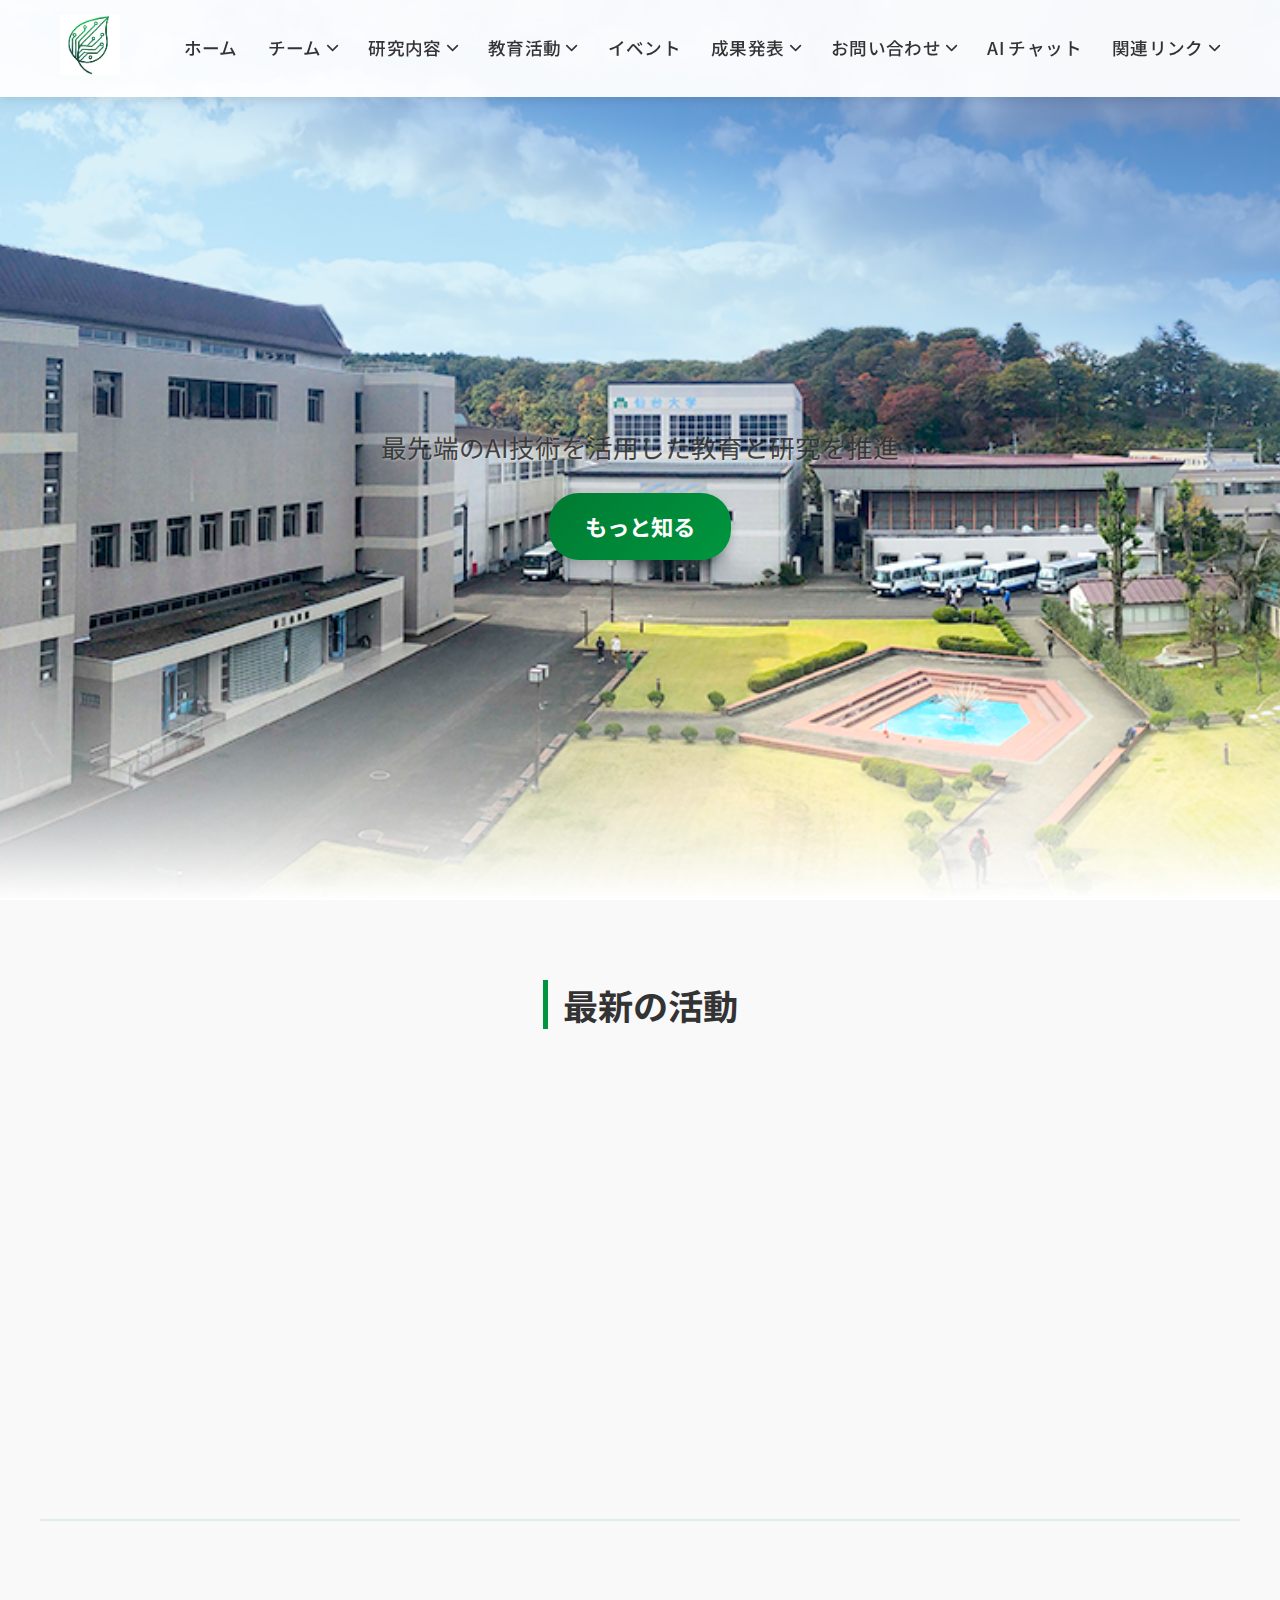
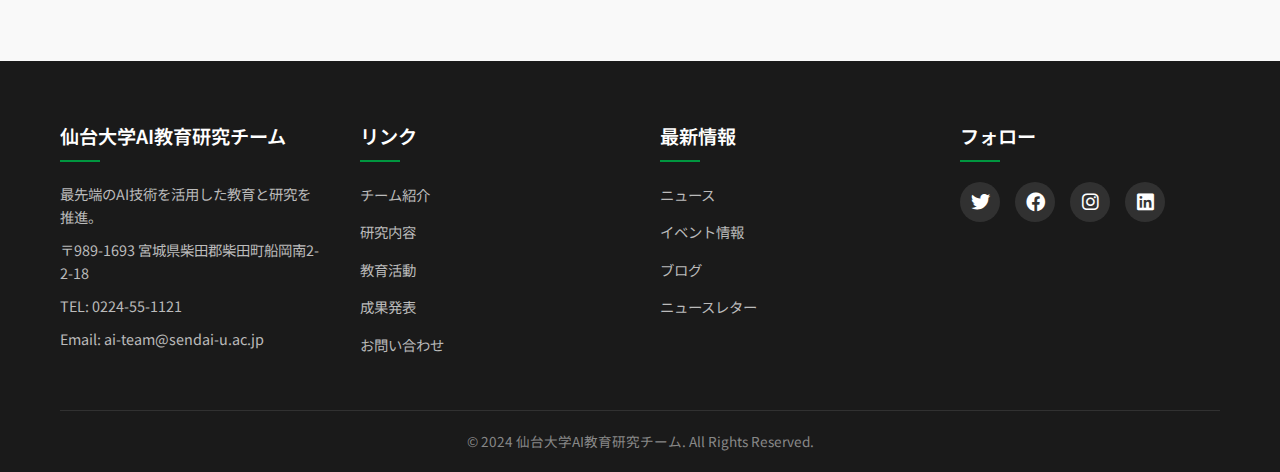
==== index.html @ 077d1e6b "初次提交网站文件" ====
<!DOCTYPE html>
<html lang="ja">
<head>
    <meta charset="UTF-8">
    <meta name="viewport" content="width=device-width, initial-scale=1.0">
    <title>研究チーム公式サイト</title>
    <link rel="stylesheet" href="css/style.css">
    <!-- Noto Sans JP 字体 -->
    <link href="https://fonts.googleapis.com/css2?family=Noto+Sans+JP:wght@400;500;700&display=swap" rel="stylesheet">
    <!-- Font Awesome 图标 -->
    <link rel="stylesheet" href="https://cdnjs.cloudflare.com/ajax/libs/font-awesome/6.0.0/css/all.min.css">
    <style>
        .hero-banner {
            position: relative;
            background: url('images/hero-illustration.png') center/cover no-repeat;
            height: 100vh;
            display: flex;
            align-items: center;
            justify-content: center;
            text-align: center;
            color: white;
            margin-top: 0;
        }

        .hero-overlay {
            position: absolute;
            inset: 0;
            background: linear-gradient(to bottom, 
                rgba(0, 0, 0, 0) 0%,
                rgba(0, 0, 0, 0) 70%,
                rgba(255, 255, 255, 1) 100%
            );
            z-index: 1;
        }
    </style>
</head>
<body>
    <!-- 导航栏 -->
    <header class="header">
        <nav class="navbar">
            <div class="nav-container">
                <a href="index.html" class="logo">
                    <img src="images/logo.jpg" alt="">
                </a>

                <!-- 汉堡菜单按钮（移动端） -->
                <button class="mobile-menu-btn">
                    <span></span>
                    <span></span>
                    <span></span>
                </button>

                <!-- 导航菜单 -->
                <ul class="nav-menu">
                    <li><a href="index.html">ホーム</a></li>
                    
                    <li class="has-dropdown">
                        <a href="team.html">チーム <i class="fas fa-chevron-down"></i></a>
                        <ul class="dropdown-menu">
                            <li><a href="team.html#about">チーム名とロゴ</a></li>
                            <li><a href="team.html#mission">ミッション・ビジョン</a></li>
                            <li><a href="team.html#members">メンバー紹介</a></li>
                            <li><a href="team.html#history">チームの沿革</a></li>
                        </ul>
                    </li>

                    <li class="has-dropdown">
                        <a href="research.html">研究内容 <i class="fas fa-chevron-down"></i></a>
                        <ul class="dropdown-menu">
                            <li><a href="research.html#themes">研究テーマ</a></li>
                            <li><a href="research.html#results">研究成果</a></li>
                            <li><a href="research.html#equipment">研究設備</a></li>
                            <li><a href="research.html#collaboration">産学連携</a></li>
                        </ul>
                    </li>

                    <li class="has-dropdown">
                        <a href="education.html">教育活動 <i class="fas fa-chevron-down"></i></a>
                        <ul class="dropdown-menu">
                            <li><a href="education.html#programs">AI教育プログラム</a></li>
                            <li><a href="education.html#seminars">公開講座・セミナー</a></li>
                            <li><a href="education.html#materials">教材開発</a></li>
                        </ul>
                    </li>

                    <li><a href="events.html">イベント</a></li>

                    <li class="has-dropdown">
                        <a href="publications.html">成果発表 <i class="fas fa-chevron-down"></i></a>
                        <ul class="dropdown-menu">
                            <li><a href="publications.html#papers">論文リスト</a></li>
                            <li><a href="publications.html#conferences">学会発表</a></li>
                            <li><a href="publications.html#projects">プロジェクト成果</a></li>
                        </ul>
                    </li>

                    <li class="has-dropdown">
                        <a href="contact.html">お問い合わせ <i class="fas fa-chevron-down"></i></a>
                        <ul class="dropdown-menu">
                            <li><a href="contact.html#contact">連絡先</a></li>
                            <li><a href="contact.html#form">お問い合わせフォーム</a></li>
                        </ul>
                    </li>

                    <li class="has-dropdown">
                        <a href="ai-chat.html">AI チャット</a>
                    </li>

                    <li class="has-dropdown">
                        <a href="links.html">関連リンク <i class="fas fa-chevron-down"></i></a>
                        <ul class="dropdown-menu">
                            <li><a href="links.html#university">仙台大学の関連ページ</a></li>
                            <li><a href="links.html#conferences">学会リンク</a></li>
                            <li><a href="links.html#sitemap">サイトマップ</a></li>
                            <li><a href="links.html#privacy">プライバシーポリシー</a></li>
                        </ul>
                    </li>
                </ul>
            </div>
        </nav>
    </header>

    <!-- 在 header 后添加 -->
    <section class="hero-banner">
        <div class="hero-overlay"></div>
        <div class="hero-text">
            <h1>仙台大学AI教育研究チーム</h1>
            <p>最先端のAI技術を活用した教育と研究を推進</p>
            <a href="team.html" class="cta-button">もっと知る</a>
        </div>
    </section>

    <section class="latest-activities">
        <div class="container">
            <h2>最新の活動</h2>
            <div class="activities-grid">
                <div class="activity-card">
                    <img src="images/activity1.jpg" alt="活動1">
                    <div class="activity-info">
                        <h3>AI技術セミナー</h3>
                        <p>2024年3月15日 - AI技術の最新トレンドを学ぶセミナー開催。</p>
                        <a href="education.html#seminars" class="read-more">詳細を見る</a>
                    </div>
                </div>
                <div class="activity-card">
                    <img src="images/activity2.jpg" alt="活動2">
                    <div class="activity-info">
                        <h3>スポーツ×AI研究発表</h3>
                        <p>2024年4月10日 - スポーツAIの研究発表イベントを開催。</p>
                        <a href="events.html" class="read-more">詳細を見る</a>
                    </div>
                </div>
                <div class="activity-card">
                    <img src="images/activity3.jpg" alt="活動3">
                    <div class="activity-info">
                        <h3>オープンキャンパス</h3>
                        <p>2024年5月5日 - 仙台大学のAI研究を体験できるオープンキャンパス！</p>
                        <a href="education.html#programs" class="read-more">詳細を見る</a>
                    </div>
                </div>
            </div>
        </div>
    </section>

    <!-- Footer -->
    <footer class="footer">
        <div class="container">
            <div class="footer-content">
                <div class="footer-section">
                    <h3>仙台大学AI教育研究チーム</h3>
                    <p>最先端のAI技術を活用した教育と研究を推進。</p>
                    <p>〒989-1693 宮城県柴田郡柴田町船岡南2-2-18</p>
                    <p>TEL: 0224-55-1121</p>
                    <p>Email: ai-team@sendai-u.ac.jp</p>
                </div>

                <div class="footer-section">
                    <h3>リンク</h3>
                    <ul>
                        <li><a href="team.html">チーム紹介</a></li>
                        <li><a href="research.html">研究内容</a></li>
                        <li><a href="education.html">教育活動</a></li>
                        <li><a href="publications.html">成果発表</a></li>
                        <li><a href="contact.html">お問い合わせ</a></li>
                    </ul>
                </div>

                <div class="footer-section">
                    <h3>最新情報</h3>
                    <ul>
                        <li><a href="news.html">ニュース</a></li>
                        <li><a href="events.html">イベント情報</a></li>
                        <li><a href="blog.html">ブログ</a></li>
                        <li><a href="newsletter.html">ニュースレター</a></li>
                    </ul>
                </div>

                <div class="footer-section">
                    <h3>フォロー</h3>
                    <div class="social-links">
                        <a href="#" class="social-link"><i class="fab fa-twitter"></i></a>
                        <a href="#" class="social-link"><i class="fab fa-facebook"></i></a>
                        <a href="#" class="social-link"><i class="fab fa-instagram"></i></a>
                        <a href="#" class="social-link"><i class="fab fa-linkedin"></i></a>
                    </div>
                </div>
            </div>

            <div class="footer-bottom">
                <p>&copy; 2024 仙台大学AI教育研究チーム. All Rights Reserved.</p>
            </div>
        </div>
    </footer>

    <script src="js/main.js"></script>
</body>
</html>
---- css/style.css ----
:root {
    --primary-color: #00963f;
    --primary-hover: #00b74f;
    --bg-color: #ffffff;
    --bg-gray: #f0f0f0;
    --text-color: #333333;
}

* {
    margin: 0;
    padding: 0;
    box-sizing: border-box;
}

body {
    font-family: 'Noto Sans JP', sans-serif;
    line-height: 1.6;
    color: var(--text-color);
    min-height: 100vh;
    display: flex;
    flex-direction: column;
}

/* 导航栏样式 */
.header {
    position: fixed;
    top: 0;
    left: 0;
    width: 100%;
    z-index: 1000;
}

.navbar {
    position: fixed;
    width: 100%;
    background: rgba(255, 255, 255, 0.95);
    padding: 15px 0;
    z-index: 1000;
    top: 0;
    transition: all 0.3s ease;
    box-shadow: 0 2px 10px rgba(0, 0, 0, 0.1);
}

.nav-container {
    max-width: 1200px;
    margin: 0 auto;
    padding: 0 20px;
    display: flex;
    justify-content: space-between;
    align-items: center;
}

.logo img {
    height: 60px;
    width: auto;
    transition: transform 0.3s ease;
}

.logo:hover img {
    transform: scale(1.05);
}

.nav-menu {
    list-style: none;
    display: flex;
    gap: 30px;
    margin: 0;
    padding: 0;
}

.nav-menu li {
    position: relative;
}

.nav-menu li a {
    color: var(--text-color);
    text-decoration: none;
    font-size: 1.1rem;
    padding: 8px 0;
    transition: all 0.3s ease;
    display: flex;
    align-items: center;
    gap: 5px;
    position: relative;
    font-weight: 500;
    text-transform: none;
    letter-spacing: 0.02em;
}

.nav-menu li a:hover,
.nav-menu li a.active {
    color: var(--primary-color);
    background: none;
    border-radius: 0;
    font-weight: 500;
}

.nav-menu li a::after {
    content: '';
    position: absolute;
    bottom: -2px;
    left: 0;
    width: 0;
    height: 2px;
    background: var(--primary-color);
    transition: all 0.3s ease;
}

.nav-menu li a:hover::after,
.nav-menu li a.active::after {
    width: 100%;
}

/* 下拉菜单样式 */
.dropdown-menu {
    position: absolute;
    top: 100%;
    left: 0;
    background: white;
    min-width: 200px;
    box-shadow: 0 4px 12px rgba(0, 0, 0, 0.1);
    border-radius: 4px;
    padding: 8px 0;
    opacity: 0;
    visibility: hidden;
    transform: translateY(10px);
    transition: all 0.3s ease;
    z-index: 1001;
}

.has-dropdown:hover .dropdown-menu {
    opacity: 1;
    visibility: visible;
    transform: translateY(0);
}

.dropdown-menu li {
    display: block;
}

.dropdown-menu li a {
    padding: 8px 20px;
    font-size: 1rem;
    color: var(--text-color);
    display: block;
}

.dropdown-menu li a:hover {
    background: rgba(0, 150, 63, 0.1);
    color: var(--primary-color);
}

.fa-chevron-down {
    font-size: 0.8rem;
    transition: transform 0.3s ease;
}

.has-dropdown:hover .fa-chevron-down {
    transform: rotate(180deg);
}

/* Mobile Menu Button */
.mobile-menu-btn {
    display: none;
    background: none;
    border: none;
    cursor: pointer;
    padding: 0;
    width: 30px;
    height: 20px;
    position: relative;
    z-index: 1001;
}

.mobile-menu-btn span {
    display: block;
    width: 100%;
    height: 2px;
    background: var(--text-color);
    position: absolute;
    transition: all 0.3s ease;
    margin: 0;
}

.mobile-menu-btn span:first-child {
    top: 0;
}

.mobile-menu-btn span:nth-child(2) {
    top: 50%;
    transform: translateY(-50%);
}

.mobile-menu-btn span:last-child {
    bottom: 0;
}

.mobile-menu-btn.active span:first-child {
    transform: rotate(45deg);
    top: 9px;
}

.mobile-menu-btn.active span:nth-child(2) {
    opacity: 0;
}

.mobile-menu-btn.active span:last-child {
    transform: rotate(-45deg);
    bottom: 9px;
}

/* Mobile Responsive */
@media (max-width: 768px) {
    .navbar {
        padding: 15px 0;
    }

    .mobile-menu-btn {
        display: block;
    }

    .nav-menu {
        position: fixed;
        top: 85px;
        left: -100%;
        width: 100%;
        height: calc(100vh - 85px);
        background: rgba(0, 0, 0, 0.95);
        flex-direction: column;
        padding: 20px;
        transition: all 0.3s ease;
        overflow-y: auto;
        gap: 10px;
    }

    .nav-menu.active {
        left: 0;
    }

    .nav-menu li {
        margin: 5px 0;
    }

    .nav-menu li a {
        font-size: 1.1rem;
        padding: 10px 0;
        color: #fff;
    }

    /* 移动端下拉菜单样式 */
    .dropdown-menu {
        position: static;
        background: transparent;
        box-shadow: none;
        padding: 0;
        opacity: 1;
        visibility: visible;
        transform: none;
        display: none;
        margin-left: 20px;
    }

    .has-dropdown.active .dropdown-menu {
        display: block;
    }

    .dropdown-menu li a {
        color: rgba(255, 255, 255, 0.8);
        padding: 8px 0;
    }

    .dropdown-menu li a:hover {
        color: #fff;
        background: transparent;
    }

    .fa-chevron-down {
        margin-left: auto;
    }

    .has-dropdown.active .fa-chevron-down {
        transform: rotate(180deg);
    }
}

/* 轮播图基础样式 */
.slider {
    position: relative;
    width: 100%;
    height: 500px; /* 调整高度 */
    margin-top: 0; /* 与导航栏高度对应 */
    overflow: hidden;
    background: var(--bg-gray);
}

.slider-wrapper {
    position: relative;
    width: 100%;
    height: 100%;
}

.slider-items {
    position: relative;
    width: 100%;
    height: 100%;
}

.slider-item {
    position: absolute;
    top: 0;
    left: 0;
    width: 100%;
    height: 100%;
    opacity: 0;
    transition: opacity 0.6s ease;
    background: var(--bg-gray);
}

.slider-item.active {
    opacity: 1;
}

/* 图片样式 */
.slider-img {
    width: 100%;
    height: 100%;
    object-fit: cover;
}

/* 轮播图文字说明 */
.slider-caption {
    position: absolute;
    bottom: 0;
    left: 0;
    right: 0;
    padding: 2rem;
    background: linear-gradient(to top, rgba(0,0,0,0.7), transparent);
    color: white;
    text-align: left;
}

.slider-caption h2 {
    font-size: 2rem;
    font-weight: 700;
    margin-bottom: 0.5rem;
}

.slider-caption p {
    font-size: 1.1rem;
    opacity: 0.9;
}

/* 轮播图导航按钮 */
.slider-nav {
    position: absolute;
    top: 50%;
    transform: translateY(-50%);
    width: 40px;
    height: 40px;
    border-radius: 50%;
    background: rgba(255, 255, 255, 0.8);
    border: none;
    cursor: pointer;
    display: flex;
    align-items: center;
    justify-content: center;
    transition: all 0.3s ease;
    z-index: 2;
}

.slider-nav:hover {
    background: white;
}

.slider-nav.prev {
    left: 20px;
}

.slider-nav.next {
    right: 20px;
}

.slider-nav i {
    color: var(--primary-color);
    font-size: 1.2rem;
}

/* 轮播图指示器 */
.slider-dots {
    position: absolute;
    bottom: 20px;
    left: 50%;
    transform: translateX(-50%);
    display: flex;
    gap: 10px;
    z-index: 2;
}

.slider-dot {
    width: 10px;
    height: 10px;
    border-radius: 50%;
    background: rgba(255, 255, 255, 0.5);
    border: none;
    cursor: pointer;
    transition: all 0.3s ease;
}

.slider-dot.active {
    background: white;
    transform: scale(1.2);
}

/* 🌟 鼠标悬停效果 */
.dot:hover {
    transform: scale(1.3);
    background: rgba(255, 255, 255, 0.8);
}

/* 响应式优化 */
@media (max-width: 768px) {
    .slider {
        height: 300px;
        margin-top: 60px;
    }

    .slider-caption {
        padding: 1rem;
    }

    .slider-caption h2 {
        font-size: 1.5rem;
    }

    .slider-caption p {
        font-size: 1rem;
    }

    .slider-nav {
        width: 30px;
        height: 30px;
    }
}

/* 最新信息样式 */
#top-info {
    padding: 20px 0;
    background: #f8f8f8;
}

.marquee {
    max-width: 1200px;
    margin: 0 auto;
    padding: 0 20px;
}

.marquee ul {
    list-style: none;
}

.marquee li {
    display: flex;
    align-items: center;
    padding: 10px 0;
    border-bottom: 1px solid #eee;
}

.marquee .date {
    min-width: 100px;
    color: #666;
}

/* 响应式设计 */
@media (min-width: 769px) {
    .sp {
        display: none;
    }
}

/* Hero Banner 容器 */
.hero-banner {
    position: relative;
    background: url('../images/hero-illustration.png') center/cover no-repeat;
    height: 80vh;
    display: flex;
    align-items: center;
    justify-content: center;
    text-align: center;
    margin-top: 0;
    overflow: hidden;
}

/* 移除遮罩层的背景色 */
.hero-overlay {
    position: absolute;
    inset: 0;
    background: transparent;
}

/* 调整文字颜色，确保在背景图上清晰可见 */
.hero-text {
    position: relative;
    z-index: 1;
    max-width: 800px;
    padding: 0 20px;
    color: #333; /* 深色文字 */
}

.hero-text h1 {
    text-shadow: 2px 2px 4px rgba(255, 255, 255, 0.5); /* 白色文字阴影 */
}

.hero-text p {
    text-shadow: 1px 1px 3px rgba(255, 255, 255, 0.5); /* 白色文字阴影 */
}

.hero-text h1 {
    font-size: 3.8rem;
    font-weight: 700;
    margin-bottom: 15px;
    line-height: 1.2;
}

.hero-text p {
    font-size: 1.6rem;
    opacity: 0.9;
    margin-bottom: 25px;
}

/* 按钮优化 */
.cta-button {
    display: inline-flex;
    align-items: center;
    justify-content: center;
    padding: 16px 36px;
    font-size: 1.4rem;
    font-weight: bold;
    color: white;
    background: linear-gradient(135deg, #007a32, #00963f);
    border-radius: 30px;
    text-decoration: none;
    transition: all 0.3s ease-in-out;
    box-shadow: 0 4px 10px rgba(0, 0, 0, 0.2);
    border: none;
    position: relative;
    overflow: hidden;
}

.cta-button::before {
    content: '';
    position: absolute;
    top: 0;
    left: 0;
    width: 100%;
    height: 100%;
    background: linear-gradient(135deg, #00963f, #00b74f);
    opacity: 0;
    transition: opacity 0.3s ease-in-out;
}

.cta-button:hover {
    transform: scale(1.05);
    box-shadow: 0 6px 15px rgba(0, 0, 0, 0.3);
}

.cta-button:hover::before {
    opacity: 1;
}

.cta-button span {
    position: relative;
    z-index: 1;
}

.cta-button i {
    margin-left: 8px;
    font-size: 1.2rem;
    transition: transform 0.3s ease-in-out;
    position: relative;
    z-index: 1;
}

.cta-button:hover i {
    transform: translateX(3px);
}

/* 响应式优化 */
@media (max-width: 768px) {
    .hero-banner {
        height: 70vh;
    }

    .hero-text h1 {
        font-size: 2.4rem;
        margin-bottom: 12px;
    }

    .hero-text p {
        font-size: 1.2rem;
        margin-bottom: 20px;
    }

    .cta-button {
        padding: 14px 28px;
        font-size: 1.2rem;
    }
}

/* 平板端优化 */
@media (min-width: 769px) and (max-width: 1024px) {
    .hero-text h1 {
        font-size: 3.2rem;
    }

    .hero-text p {
        font-size: 1.4rem;
    }
}

/* 轮播图优化 */
.carousel {
    position: relative;
    width: 100%;
    max-width: 1200px;
    margin: 50px auto;
    overflow: hidden;
    border-radius: 10px;
    box-shadow: 0 4px 8px rgba(0, 0, 0, 0.2);
}

.carousel-inner {
    display: flex;
    transition: transform 0.6s cubic-bezier(0.4, 0, 0.2, 1);
}

.carousel-item {
    min-width: 100%;
    position: relative;
}

.carousel img {
    width: 100%;
    height: 450px;
    object-fit: cover;
    display: block;
}

.carousel-caption {
    position: absolute;
    bottom: 15px;
    left: 15px;
    background: rgba(0, 0, 0, 0.5);
    padding: 8px 16px;
    color: white;
    border-radius: 5px;
    max-width: 60%;
}

.carousel-caption h3 {
    font-size: 1.3rem;
    margin-bottom: 5px;
}

.carousel-button {
    position: absolute;
    top: 50%;
    transform: translateY(-50%);
    background: rgba(255, 255, 255, 0.7);
    border: none;
    width: 40px;
    height: 40px;
    cursor: pointer;
    border-radius: 50%;
    transition: all 0.3s;
    display: flex;
    align-items: center;
    justify-content: center;
}

.carousel-button:hover {
    background: white;
    transform: translateY(-50%) scale(1.1);
}

.carousel-button.prev {
    left: 20px;
}

.carousel-button.next {
    right: 20px;
}

/* 🌟 分页指示器（三个点） */
.pagination-dots {
    position: absolute;
    bottom: 20px;
    left: 50%;
    transform: translateX(-50%);
    display: flex;
    gap: 12px;
    background: rgba(0, 0, 0, 0.2);
    padding: 8px 16px;
    border-radius: 20px;
    z-index: 10;
}

/* 🌟 分页点样式 */
.dot {
    width: 10px;
    height: 10px;
    background: rgba(255, 255, 255, 0.5);
    border-radius: 50%;
    cursor: pointer;
    transition: all 0.3s ease-in-out;
    box-shadow: 0 3px 5px rgba(0, 0, 0, 0.2);
}

/* 🌟 选中状态 */
.dot.active {
    background: white;
    width: 14px;
    height: 14px;
    box-shadow: 0 4px 8px rgba(0, 0, 0, 0.3);
    transform: scale(1.2);
}

/* 🌟 鼠标悬停效果 */
.dot:hover {
    transform: scale(1.3);
    background: rgba(255, 255, 255, 0.8);
}

/* 响应式优化 */
@media (max-width: 768px) {
    .carousel {
        margin: 30px auto;
        border-radius: 8px;
    }

    .carousel img {
        height: 300px;
    }

    .carousel-caption {
        max-width: 80%;
        padding: 6px 12px;
    }

    .carousel-caption h3 {
        font-size: 1.1rem;
    }

    .carousel-button {
        width: 35px;
        height: 35px;
    }

    .research-section {
        padding: 40px 0;
    }

    .research-section h2 {
        font-size: 2rem;
        margin-bottom: 30px;
    }

    .research-grid {
        gap: 20px;
    }

    .research-card {
        height: 250px;
    }

    .research-card h3 {
        font-size: 1.2rem;
    }

    .research-card p {
        font-size: 0.9rem;
    }
}

/* 动画效果 */
@keyframes fadeInUp {
    from {
        opacity: 0;
        transform: translateY(20px);
    }
    to {
        opacity: 1;
        transform: translateY(0);
    }
}

.research-card {
    animation: fadeInUp 0.6s ease-out;
    animation-fill-mode: both;
}

.research-card:nth-child(2) {
    animation-delay: 0.2s;
}

.research-card:nth-child(3) {
    animation-delay: 0.4s;
}

/* 动画关键帧 */
@keyframes fadeIn {
    from { opacity: 0; }
    to { opacity: 1; }
}

@keyframes slideIn {
    from { 
        opacity: 0; 
        transform: translateY(30px); 
    }
    to { 
        opacity: 1; 
        transform: translateY(0); 
    }
}

/* Hero Banner 文字样式优化 */
.hero-text h1 {
    font-size: 3.5rem;
    font-weight: 700;
    margin-bottom: 20px;
    opacity: 0;
    transform: translateY(-20px);
    animation: slideIn 1.2s ease-in-out forwards;
    line-height: 1.2;
    letter-spacing: 0.02em;
}

/* 移动端响应式优化 */
@media (max-width: 768px) {
    .hero-text h1 {
        font-size: 2.2rem;
        margin-bottom: 15px;
    }
}

/* 平板端响应式优化 */
@media (min-width: 769px) and (max-width: 1024px) {
    .hero-text h1 {
        font-size: 2.8rem;
    }
}

/* 🌟 最新の活動整体样式 */
.latest-activities {
    background: #f9f9f9;
    padding: 80px 20px;
    text-align: center;
}

.latest-activities h2 {
    font-size: 2.5rem;
    color: var(--text-color);
    margin-bottom: 40px;
    position: relative;
    display: inline-block;
}

/* 🌟 活动网格布局 */
.activities-grid {
    display: grid;
    grid-template-columns: repeat(auto-fit, minmax(300px, 1fr));
    gap: 30px;
    max-width: 1200px;
    margin: auto;
}

/* 🌟 活动卡片 */
.activity-card {
    background: white;
    border-radius: 12px;
    overflow: hidden;
    box-shadow: 0 4px 8px rgba(0, 0, 0, 0.1);
    transition: transform 0.3s ease-in-out, box-shadow 0.3s ease-in-out;
    opacity: 0;
    animation: fadeInUp 0.8s ease-in-out forwards;
}

.activity-card:hover {
    transform: translateY(-5px);
    box-shadow: 0 6px 12px rgba(0, 0, 0, 0.2);
}

/* 🌟 活动图片 */
.activity-card img {
    width: 100%;
    height: 200px;
    object-fit: cover;
    transition: transform 0.3s ease;
}

.activity-card:hover img {
    transform: scale(1.05);
}

/* 🌟 活动信息 */
.activity-info {
    padding: 20px;
    text-align: left;
}

.activity-info h3 {
    font-size: 1.5rem;
    margin-bottom: 10px;
    color: var(--text-color);
    font-weight: 700;
}

.activity-info p {
    font-size: 1rem;
    color: #666;
    line-height: 1.5;
    margin-bottom: 15px;
}

/* 🌟 详情按钮 */
.read-more {
    display: inline-block;
    padding: 8px 20px;
    font-size: 1rem;
    color: white;
    background: var(--primary-color);
    border-radius: 20px;
    text-decoration: none;
    transition: all 0.3s ease-in-out;
}

.read-more:hover {
    background: var(--primary-hover);
    transform: scale(1.05);
    box-shadow: 0 2px 8px rgba(0, 150, 63, 0.3);
}

/* 🌟 淡入动画 */
@keyframes fadeInUp {
    from {
        opacity: 0;
        transform: translateY(20px);
    }
    to {
        opacity: 1;
        transform: translateY(0);
    }
}

/* 🌟 让每个活动卡片有不同的延迟 */
.activity-card:nth-child(1) {
    animation-delay: 0.2s;
}
.activity-card:nth-child(2) {
    animation-delay: 0.4s;
}
.activity-card:nth-child(3) {
    animation-delay: 0.6s;
}

/* 🌟 响应式优化 */
@media (max-width: 768px) {
    .latest-activities {
        padding: 40px 15px;
    }

    .latest-activities h2 {
        font-size: 2rem;
        margin-bottom: 30px;
    }

    .activities-grid {
        gap: 20px;
    }

    .activity-card img {
        height: 180px;
    }

    .activity-info {
        padding: 15px;
    }

    .activity-info h3 {
        font-size: 1.3rem;
    }

    .activity-info p {
        font-size: 0.9rem;
    }

    .read-more {
        padding: 6px 16px;
        font-size: 0.9rem;
    }
}

/* 平板端优化 */
@media (min-width: 769px) and (max-width: 1024px) {
    .activities-grid {
        grid-template-columns: repeat(2, 1fr);
    }
}

/* 🌟 Footer 样式 */
.footer {
    background: #1a1a1a;
    color: #fff;
    padding: 60px 0 20px;
    margin-top: auto;
    width: 100%;
}

.footer .container {
    max-width: 1200px;
    margin: 0 auto;
    padding: 0 20px;
}

.footer-content {
    display: grid;
    grid-template-columns: repeat(auto-fit, minmax(250px, 1fr));
    gap: 40px;
    margin-bottom: 40px;
}

.footer-section h3 {
    color: #fff;
    font-size: 1.2rem;
    margin-bottom: 20px;
    position: relative;
    padding-bottom: 10px;
    font-weight: 600;
}

.footer-section h3::after {
    content: '';
    position: absolute;
    bottom: 0;
    left: 0;
    width: 40px;
    height: 2px;
    background: var(--primary-color);
}

.footer-section p {
    color: #bbb;
    margin-bottom: 10px;
    font-size: 0.9rem;
    line-height: 1.6;
}

.footer-section ul {
    list-style: none;
    padding: 0;
}

.footer-section ul li {
    margin-bottom: 12px;
}

.footer-section ul li a {
    color: #bbb;
    text-decoration: none;
    transition: all 0.3s ease;
    font-size: 0.9rem;
    padding: 2px 0;
}

.footer-section ul li a:hover {
    color: var(--primary-color);
    padding-left: 5px;
}

/* SNS链接样式 */
.social-links {
    display: flex;
    gap: 15px;
    margin-top: 20px;
}

.social-link {
    display: flex;
    align-items: center;
    justify-content: center;
    width: 40px;
    height: 40px;
    background: rgba(255, 255, 255, 0.1);
    border-radius: 50%;
    color: #fff;
    text-decoration: none;
    transition: all 0.3s ease;
}

.social-link:hover {
    background: var(--primary-color);
    transform: translateY(-3px);
    box-shadow: 0 5px 15px rgba(0, 150, 63, 0.3);
}

.social-link i {
    font-size: 1.2rem;
}

/* Copyright部分 */
.footer-bottom {
    text-align: center;
    padding-top: 20px;
    margin-top: 20px;
    border-top: 1px solid rgba(255, 255, 255, 0.1);
}

.footer-bottom p {
    color: #888;
    font-size: 0.85rem;
}

/* 响应式优化 */
@media (max-width: 768px) {
    .footer {
        padding: 40px 0 20px;
    }

    .footer-content {
        grid-template-columns: 1fr;
        gap: 30px;
    }

    .footer-section {
        text-align: center;
    }

    .footer-section h3::after {
        left: 50%;
        transform: translateX(-50%);
    }

    .social-links {
        justify-content: center;
    }

    .footer-section ul li a:hover {
        padding-left: 0;
    }
}

/* 平板端优化 */
@media (min-width: 769px) and (max-width: 1024px) {
    .footer-content {
        grid-template-columns: repeat(2, 1fr);
    }
}

/* 🌟 Team Page Styles */
.team-hero {
    position: relative;
    background: url('../images/team.jpg') center/cover no-repeat;
    height: 50vh;
    display: flex;
    align-items: center;
    justify-content: center;
    text-align: center;
    color: white;
    margin-top: 0;
}

.team-hero::before {
    content: '';
    position: absolute;
    inset: 0;
    display: none;
}

.team-hero .container {
    position: relative;
    z-index: 2;
    padding: 0 20px;
}

.team-hero h1 {
    font-size: 3.5rem;
    font-weight: 700;
    margin-bottom: 20px;
    text-shadow: 2px 2px 10px rgba(0, 0, 0, 0.5);
}

.team-hero h1 .en-title {
    font-size: 1.1rem !important;
    color: #666;
    font-weight: normal;
    margin-left: 12px;
    padding-left: 12px;
    border-left: 1px solid #ccc;
    display: inline-block;
    line-height: 1;
    vertical-align: middle;
}

.team-hero p {
    font-size: 1.5rem;
    text-shadow: 1px 1px 5px rgba(0, 0, 0, 0.5);
}

@media (max-width: 768px) {
    .team-hero {
        height: 40vh;
        margin-top: 70px;
    }

    .team-hero h1 {
        font-size: 2.5rem;
    }

    .team-hero h1 .en-title {
        font-size: 1.1rem !important;
    }

    .team-hero p {
        font-size: 1.2rem;
    }
}

/* Team About Section */
.team-about {
    padding: 80px 0;
    background: #fff;
}

.team-logo {
    display: flex;
    align-items: center;
    gap: 40px;
    max-width: 1000px;
    margin: 40px auto;
    padding: 0 20px;
}

.team-logo img {
    width: 300px;
    height: auto;
}

.logo-description {
    flex: 1;
}

.logo-description p {
    font-size: 1.1rem;
    line-height: 1.8;
    margin-bottom: 15px;
    color: #666;
}

/* 🌟 使命与愿景部分 */
#mission {
    padding: 80px 20px;
    background: #f9f9f9;
}

/* 🌟 副标题 */
.mission-subtitle {
    font-size: 1.5rem;
    font-weight: bold;
    color: var(--primary-color);
    margin: 30px 0;
    text-align: center;
}

/* 🌟 主要段落 */
.mission-text {
    font-size: 1.1rem;
    line-height: 1.8;
    color: #333;
    max-width: 900px;
    margin: 0 auto 50px;
    text-align: justify;
    padding: 0 20px;
}

/* 🌟 目标展示（卡片布局） */
.mission-goals {
    display: grid;
    grid-template-columns: repeat(auto-fit, minmax(280px, 1fr));
    gap: 25px;
    max-width: 1200px;
    margin: 0 auto;
}

/* 🌟 目标卡片 */
.goal-card {
    background: white;
    border-radius: 12px;
    padding: 30px;
    box-shadow: 0 4px 12px rgba(0, 0, 0, 0.08);
    transition: all 0.3s ease-in-out;
    border: 1px solid rgba(0, 150, 63, 0.1);
}

.goal-card:hover {
    transform: translateY(-5px);
    box-shadow: 0 6px 16px rgba(0, 0, 0, 0.12);
    border-color: var(--primary-color);
}

/* 🌟 目标卡片标题 */
.goal-card h3 {
    font-size: 1.3rem;
    color: var(--primary-color);
    margin-bottom: 15px;
    padding-bottom: 10px;
    border-bottom: 2px solid rgba(0, 150, 63, 0.1);
    display: flex;
    align-items: center;
    flex-wrap: wrap;
    gap: 8px;
}

.goal-card h3 .en-title {
    font-size: 1.1rem !important;
    color: #666;
    font-weight: normal;
    white-space: nowrap;
}

/* 🌟 目标卡片内容 */
.goal-card p {
    font-size: 1rem;
    color: #555;
    line-height: 1.6;
    margin-bottom: 10px;
}

/* 🌟 响应式优化 */
@media (max-width: 768px) {
    #mission {
        padding: 60px 15px;
    }

    .mission-subtitle {
        font-size: 1.3rem;
        margin: 20px 0;
    }

    .mission-text {
        font-size: 1rem;
        margin-bottom: 40px;
        padding: 0 15px;
    }

    .mission-goals {
        gap: 20px;
    }

    .goal-card {
        padding: 20px;
    }

    .goal-card h3 {
        font-size: 1.2rem;
        margin-bottom: 12px;
    }

    .goal-card h3 .en-title {
        font-size: 1.1rem !important;
    }

    .goal-card p {
        font-size: 0.95rem;
    }
}

/* 平板端优化 */
@media (min-width: 769px) and (max-width: 1024px) {
    .mission-goals {
        grid-template-columns: repeat(2, 1fr);
        padding: 0 30px;
    }
}

/* 🌟 Research Page Styles */
.research-hero {
    position: relative;
    background: url('../images/research.jpg') center/cover no-repeat;
    height: 50vh;
    display: flex;
    align-items: center;
    justify-content: center;
    text-align: center;
    color: white;
    margin-top: 0;
}

.research-hero::before {
    content: '';
    position: absolute;
    inset: 0;
    display: none;
}

.research-hero .container {
    position: relative;
    z-index: 2;
    padding: 0 20px;
}

.research-hero h1 {
    font-size: 3.5rem;
    font-weight: 700;
    margin-bottom: 20px;
    text-shadow: 2px 2px 10px rgba(0, 0, 0, 0.3);
}

.research-hero p {
    font-size: 1.5rem;
    opacity: 0.9;
    text-shadow: 1px 1px 5px rgba(0, 0, 0, 0.3);
}

/* 研究テーマ */
.research-topics {
    padding: 80px 20px;
    background: #f9f9f9;
}

.research-topics h2 {
    font-size: 2.5rem;
    color: var(--text-color);
    margin-bottom: 40px;
    text-align: center;
    position: relative;
    display: inline-block;
}

.topics-grid {
    display: grid;
    grid-template-columns: repeat(auto-fit, minmax(320px, 1fr));
    gap: 30px;
    max-width: 1200px;
    margin: 40px auto;
}

.topic-card {
    background: white;
    border-radius: 15px;
    overflow: hidden;
    box-shadow: 0 4px 15px rgba(0, 0, 0, 0.1);
    transition: all 0.3s ease-in-out;
    height: 100%;
    display: flex;
    flex-direction: column;
}

.topic-card:hover {
    transform: translateY(-5px);
    box-shadow: 0 6px 20px rgba(0, 0, 0, 0.15);
}

.topic-image {
    position: relative;
    overflow: hidden;
    height: 220px;
}

.topic-image img {
    width: 100%;
    height: 100%;
    object-fit: cover;
    transition: transform 0.3s ease;
}

.topic-card:hover .topic-image img {
    transform: scale(1.05);
}

.topic-content {
    padding: 25px;
    flex: 1;
    display: flex;
    flex-direction: column;
}

.topic-content h3 {
    font-size: 1.5rem;
    margin-bottom: 15px;
    color: var(--text-color);
}

.topic-content p {
    font-size: 1rem;
    color: #666;
    line-height: 1.6;
    margin-bottom: 20px;
    flex: 1;
}

.topic-link {
    display: inline-flex;
    align-items: center;
    color: var(--primary-color);
    text-decoration: none;
    font-weight: 600;
    transition: all 0.3s ease;
    margin-top: auto;
}

.topic-link i {
    margin-left: 8px;
    transition: transform 0.3s ease;
}

.topic-link:hover {
    color: var(--primary-hover);
}

.topic-link:hover i {
    transform: translateX(5px);
}

/* 研究成果 */
.research-results {
    padding: 80px 20px;
    background: white;
}

.results-grid {
    display: grid;
    grid-template-columns: repeat(auto-fit, minmax(300px, 1fr));
    gap: 30px;
    max-width: 1200px;
    margin: 40px auto;
}

.result-card {
    background: white;
    border-radius: 15px;
    padding: 30px;
    box-shadow: 0 4px 15px rgba(0, 0, 0, 0.1);
    transition: all 0.3s ease;
    border-left: 4px solid var(--primary-color);
}

.result-card:hover {
    transform: translateY(-5px);
    box-shadow: 0 6px 20px rgba(0, 0, 0, 0.15);
}

.result-date {
    font-size: 1.2rem;
    font-weight: 600;
    color: var(--primary-color);
    margin-bottom: 15px;
}

.result-content h3 {
    font-size: 1.3rem;
    margin-bottom: 10px;
    color: var(--text-color);
}

.result-content p {
    font-size: 1rem;
    color: #666;
    line-height: 1.6;
    margin-bottom: 10px;
}

.result-venue {
    display: block;
    font-size: 0.9rem;
    color: #888;
    font-style: italic;
}

/* 研究設備 */
.research-equipment {
    padding: 80px 20px;
    background: #f9f9f9;
}

.equipment-grid {
    display: grid;
    grid-template-columns: repeat(auto-fit, minmax(350px, 1fr));
    gap: 30px;
    max-width: 1200px;
    margin: 40px auto;
}

.equipment-card {
    background: white;
    border-radius: 15px;
    overflow: hidden;
    box-shadow: 0 4px 15px rgba(0, 0, 0, 0.1);
    transition: all 0.3s ease;
    height: 100%;
}

.equipment-card:hover {
    transform: translateY(-5px);
    box-shadow: 0 6px 20px rgba(0, 0, 0, 0.15);
}

.equipment-image {
    position: relative;
    overflow: hidden;
    height: 250px;
}

.equipment-image img {
    width: 100%;
    height: 100%;
    object-fit: cover;
    transition: transform 0.3s ease;
}

.equipment-card:hover .equipment-image img {
    transform: scale(1.05);
}

.equipment-content {
    padding: 25px;
}

.equipment-content h3 {
    font-size: 1.5rem;
    margin-bottom: 15px;
    color: var(--text-color);
}

.equipment-content p {
    font-size: 1rem;
    color: #666;
    line-height: 1.6;
    margin-bottom: 20px;
}

.equipment-features {
    list-style: none;
    padding: 0;
}

.equipment-features li {
    display: flex;
    align-items: center;
    margin-bottom: 10px;
    color: #555;
}

.equipment-features i {
    color: var(--primary-color);
    margin-right: 10px;
    font-size: 1.1rem;
    width: 20px;
    text-align: center;
}

/* 産学連携 */
.industry-collaboration {
    padding: 80px 20px;
    background: white;
}

.section-description {
    text-align: center;
    font-size: 1.2rem;
    color: #666;
    margin-bottom: 40px;
    max-width: 800px;
    margin: 0 auto 40px;
}

.collaboration-grid {
    display: grid;
    grid-template-columns: repeat(auto-fit, minmax(300px, 1fr));
    gap: 30px;
    max-width: 1200px;
    margin: 40px auto;
}

.collaboration-card {
    background: white;
    border-radius: 15px;
    padding: 30px;
    box-shadow: 0 4px 15px rgba(0, 0, 0, 0.1);
    transition: all 0.3s ease;
    text-align: center;
    height: 100%;
}

.collaboration-card:hover {
    transform: translateY(-5px);
    box-shadow: 0 6px 20px rgba(0, 0, 0, 0.15);
}

.collaboration-icon {
    width: 80px;
    height: 80px;
    background: var(--primary-color);
    border-radius: 50%;
    display: flex;
    align-items: center;
    justify-content: center;
    margin: 0 auto 20px;
    transition: all 0.3s ease;
}

.collaboration-card:hover .collaboration-icon {
    transform: scale(1.1);
    box-shadow: 0 4px 15px rgba(0, 150, 63, 0.3);
}

.collaboration-icon i {
    font-size: 2rem;
    color: white;
}

.collaboration-card h3 {
    font-size: 1.3rem;
    margin-bottom: 15px;
    color: var(--text-color);
}

.collaboration-card p {
    font-size: 1rem;
    color: #666;
    margin-bottom: 20px;
}

.collaboration-details {
    list-style: none;
    padding: 0;
    text-align: left;
}

.collaboration-details li {
    margin-bottom: 10px;
    padding-left: 20px;
    position: relative;
    color: #555;
}

.collaboration-details li::before {
    content: '•';
    color: var(--primary-color);
    position: absolute;
    left: 0;
}

/* Responsive Design */
@media (max-width: 768px) {
    .research-hero {
        height: 40vh;
        margin-top: 70px;
    }

    .research-hero h1 {
        font-size: 2.5rem;
    }

    .research-hero p {
        font-size: 1.2rem;
    }

    .topics-grid,
    .results-grid,
    .equipment-grid,
    .collaboration-grid {
        grid-template-columns: 1fr;
        gap: 20px;
        padding: 0 15px;
    }

    .topic-card,
    .result-card,
    .equipment-card,
    .collaboration-card {
        padding: 20px;
    }

    .topic-image,
    .equipment-image {
        height: 200px;
    }

    .section-description {
        font-size: 1.1rem;
        padding: 0 15px;
    }

    .collaboration-icon {
        width: 60px;
        height: 60px;
    }

    .collaboration-icon i {
        font-size: 1.5rem;
    }
}

/* Tablet Optimization */
@media (min-width: 769px) and (max-width: 1024px) {
    .research-hero h1 {
        font-size: 3rem;
    }

    .topics-grid,
    .results-grid,
    .equipment-grid,
    .collaboration-grid {
        grid-template-columns: repeat(2, 1fr);
        padding: 0 30px;
    }
}

/* 🌟 统一标题样式 */
h2 {
    font-size: 2.2rem;
    font-weight: bold;
    color: var(--text-color);
    text-align: left;
    margin-bottom: 30px;
    border-left: 5px solid var(--primary-color);
    padding-left: 15px;
    display: flex;
    align-items: center;
    line-height: 1.4;
}

/* 英文标题（副标题）统一样式 */
.en-title,
.team-hero h1 .en-title,
.research-hero h1 .en-title,
.events-hero h1 .en-title,
.education-hero h1 .en-title,
.publications-hero h1 .en-title,
.goal-card h3 .en-title,
.education-section h2 .en-title,
.event-details h2 .en-title {
    font-size: 17.6px;
    color: #666;
    font-weight: normal;
    margin-left: 12px;
    padding-left: 12px;
    border-left: 1px solid #ccc;
}

/* 移除其他地方对 .en-title 的字体大小覆盖 */
.team-hero h1 .en-title,
.research-hero h1 .en-title,
.events-hero h1 .en-title,
.education-hero h1 .en-title,
.publications-hero h1 .en-title {
    font-size: 1.1rem !important;
    display: inline-block;
    margin-top: 0;
}

/* 移除响应式设计中的字体大小覆盖 */
@media (max-width: 768px) {
    h2 {
        font-size: 1.8rem;
        margin-bottom: 20px;
    }

    .en-title,
    .team-hero h1 .en-title,
    .research-hero h1 .en-title,
    .events-hero h1 .en-title,
    .education-hero h1 .en-title,
    .publications-hero h1 .en-title {
        font-size: 1.1rem !important;
    }
}

@media (min-width: 769px) and (max-width: 1024px) {
    h2 {
        font-size: 2rem;
    }

    .en-title,
    .team-hero h1 .en-title,
    .research-hero h1 .en-title,
    .events-hero h1 .en-title,
    .education-hero h1 .en-title,
    .publications-hero h1 .en-title {
        font-size: 1.1rem !important;
    }
}

/* 平板端优化 */
@media (min-width: 769px) and (max-width: 1024px) {
    h2 {
        font-size: 2rem;
    }

    .en-title,
    .team-hero h1 .en-title,
    .research-hero h1 .en-title,
    .events-hero h1 .en-title,
    .education-hero h1 .en-title,
    .publications-hero h1 .en-title {
        font-size: 1.1rem !important;
    }
}

/* 移除各部分的独立h2样式覆盖 */
.research-topics h2,
.research-results h2,
.research-equipment h2,
.industry-collaboration h2,
.latest-activities h2,
.team-members h2,
.team-history h2 {
    font-size: 2.2rem;
    margin-bottom: 30px;
    text-align: left;
}

/* 移除标题下方的装饰线 */
.research-topics h2::after,
.research-results h2::after,
.research-equipment h2::after,
.industry-collaboration h2::after,
.latest-activities h2::after,
.team-members h2::after,
.team-history h2::after {
    display: none;
}

/* 🌟 英文标题（副标题）统一样式 */
.en-title {
    font-size: 1.1rem !important;
    color: #666;
    font-weight: normal;
    margin-left: 12px;
}

/* 响应式调整 */
@media (max-width: 768px) {
    h2 {
        font-size: 1.8rem;
        margin-bottom: 20px;
    }

    .en-title {
        font-size: 1.1rem !important;
    }

    .research-topics h2,
    .research-results h2,
    .research-equipment h2,
    .industry-collaboration h2,
    .latest-activities h2,
    .team-members h2,
    .team-history h2 {
        font-size: 1.8rem;
        margin-bottom: 20px;
    }
}

/* 平板端优化 */
@media (min-width: 769px) and (max-width: 1024px) {
    h2 {
        font-size: 2rem;
    }

    .research-topics h2,
    .research-results h2,
    .research-equipment h2,
    .industry-collaboration h2,
    .latest-activities h2,
    .team-members h2,
    .team-history h2 {
        font-size: 2rem;
    }
}

/* 🌟 分隔线和间距 */
.container {
    max-width: 1200px;
    margin: 0 auto;
    padding: 0 20px;
}

section .container {
    border-bottom: 2px solid rgba(0, 150, 63, 0.1);
    padding-bottom: 60px;
    margin-bottom: 60px;
}

/* 响应式调整 */
@media (max-width: 768px) {
    h2 {
        font-size: 1.6rem;
        margin-bottom: 20px;
    }

    .en-title {
        font-size: 1.1rem !important;
    }

    section .container {
        padding-bottom: 40px;
        margin-bottom: 40px;
    }
}

/* Team Members Section */
.team-members {
    padding: 80px 0;
    background: #fff;
}

.team-members h2 {
    font-size: 2.2rem;
    color: var(--text-color);
    margin-bottom: 40px;
    text-align: center;
    position: relative;
    display: inline-block;
}

.members-grid {
    display: grid;
    grid-template-columns: repeat(auto-fit, minmax(280px, 1fr));
    gap: 30px;
    max-width: 1200px;
    margin: 40px auto;
    padding: 0 20px;
}

/* 🌟 团队成员卡片优化 */
.member-card {
    background: #ffffff;
    border-radius: 15px;
    overflow: hidden;
    box-shadow: 0 4px 15px rgba(0, 0, 0, 0.1);
    transition: all 0.3s ease-in-out;
    text-align: center;
    padding: 30px;
    position: relative;
}

.member-card:hover {
    transform: translateY(-5px);
    box-shadow: 0 6px 20px rgba(0, 0, 0, 0.15);
}

/* 🌟 头像增强 */
.member-card img {
    width: 140px;
    height: 140px;
    border-radius: 50%;
    object-fit: cover;
    margin-bottom: 15px;
    border: 3px solid var(--primary-color);
    transition: transform 0.3s ease-in-out, box-shadow 0.3s ease-in-out;
}

.member-card:hover img {
    transform: scale(1.05);
    box-shadow: 0 4px 12px rgba(0, 150, 63, 0.5);
}

/* 🌟 文字层次优化 */
.member-name {
    text-align: center;
    margin-bottom: 10px;
}

.member-name h3 {
    font-size: 1.5rem;
    font-weight: bold;
    margin-bottom: 5px;
    color: var(--text-color);
}

.member-name .name-en {
    display: block;
    font-size: 0.9rem;
    color: rgba(102, 102, 102, 0.8);
    margin-top: -2px;
    font-weight: 400;
    letter-spacing: 0.02em;
}

/* 🌟 角色描述优化 */
.member-card p {
    font-size: 1rem;
    color: #555;
    margin: 12px 0 15px;
    line-height: 1.6;
}

/* 🌟 詳細を見る 按钮优化 */
.detail-button {
    display: inline-flex;
    align-items: center;
    justify-content: center;
    padding: 10px 20px;
    font-size: 1rem;
    font-weight: bold;
    color: white;
    background: linear-gradient(135deg, #007a32, #00963f);
    border-radius: 25px;
    text-decoration: none;
    transition: all 0.3s ease-in-out;
    box-shadow: 0 4px 10px rgba(0, 0, 0, 0.2);
    border: none;
    margin-top: 15px;
    position: relative;
    overflow: hidden;
}

.detail-button::before {
    content: '';
    position: absolute;
    top: 0;
    left: 0;
    width: 100%;
    height: 100%;
    background: linear-gradient(135deg, #00963f, #00b74f);
    opacity: 0;
    transition: opacity 0.3s ease-in-out;
}

.detail-button:hover {
    transform: scale(1.05);
    box-shadow: 0 6px 15px rgba(0, 0, 0, 0.3);
}

.detail-button:hover::before {
    opacity: 1;
}

.detail-button i {
    margin-left: 8px;
    font-size: 0.9rem;
    transition: transform 0.3s ease-in-out;
    position: relative;
    z-index: 1;
}

.detail-button:hover i {
    transform: translateX(3px);
}

.detail-button span {
    position: relative;
    z-index: 1;
}

/* 响应式优化 */
@media (max-width: 768px) {
    .member-card {
        padding: 20px;
    }

    .member-card img {
        width: 120px;
        height: 120px;
    }

    .member-name h3 {
        font-size: 1.3rem;
    }

    .member-name .name-en {
        font-size: 0.85rem;
    }

    .detail-button {
        padding: 8px 16px;
        font-size: 0.9rem;
    }
}

/* Team History Section */
.team-history {
    padding: 80px 0;
    background: #f9f9f9;
}

.team-history h2 {
    text-align: center;
    margin-bottom: 60px;
    font-size: 2.2rem;
    color: var(--text-color);
    position: relative;
    display: inline-block;
}

.timeline {
    max-width: 800px;
    margin: 40px auto;
    padding: 0 20px;
    position: relative;
}

.timeline::before {
    content: '';
    position: absolute;
    left: 50%;
    transform: translateX(-50%);
    width: 2px;
    height: 100%;
    background: var(--primary-color);
}

.timeline-item {
    margin-bottom: 40px;
    position: relative;
    width: 50%;
    padding: 0 40px;
}

.timeline-item:nth-child(odd) {
    left: 0;
}

.timeline-item:nth-child(even) {
    left: 50%;
}

.timeline-date {
    position: absolute;
    top: 0;
    right: -150px;
    background: var(--primary-color);
    color: white;
    padding: 8px 16px;
    border-radius: 20px;
    font-weight: 600;
    box-shadow: 0 2px 5px rgba(0, 0, 0, 0.2);
}

.timeline-item:nth-child(even) .timeline-date {
    right: auto;
    left: -150px;
}

.timeline-content {
    background: white;
    padding: 25px;
    border-radius: 10px;
    box-shadow: 0 4px 15px rgba(0, 0, 0, 0.1);
    transition: transform 0.3s ease;
}

.timeline-content:hover {
    transform: translateY(-3px);
    box-shadow: 0 6px 20px rgba(0, 0, 0, 0.15);
}

.timeline-content h3 {
    font-size: 1.3rem;
    margin-bottom: 10px;
    color: var(--text-color);
}

.timeline-content p {
    font-size: 1rem;
    color: #666;
    line-height: 1.6;
}

/* Responsive Design */
@media (max-width: 768px) {
    .timeline::before {
        left: 20px;
    }

    .timeline-item {
        width: 100%;
        padding-left: 50px;
        left: 0 !important;
    }

    .timeline-date {
        position: relative;
        right: auto !important;
        left: -30px !important;
        margin-bottom: 15px;
        display: inline-block;
    }

    .timeline-content {
        padding: 20px;
    }
}

/* 🌟 Vision Box Styles */
.vision-box {
    background: #ffffff;
    border: 2px solid var(--primary-color);
    border-radius: 15px;
    padding: 30px;
    margin: 40px auto;
    max-width: 900px;
    box-shadow: 0 4px 15px rgba(0, 150, 63, 0.1);
    position: relative;
}

.vision-box::before {
    display: none;
}

.vision-box p {
    font-size: 1.2rem;
    line-height: 1.8;
    color: var(--text-color);
    margin-bottom: 20px;
    text-align: justify;
}

.vision-box p:last-child {
    margin-bottom: 0;
}

/* Vision Box Responsive */
@media (max-width: 768px) {
    .vision-box {
        padding: 20px;
        margin: 30px 15px;
    }

    .vision-box p {
        font-size: 1.1rem;
        line-height: 1.7;
    }
}

/* 🌟 研究成果整体样式 */
.research-results {
    padding: 80px 20px;
    background: #f9f9f9;
}

/* 🌟 教授展示网格 */
.professor-grid {
    display: grid;
    grid-template-columns: repeat(auto-fit, minmax(350px, 1fr));
    gap: 30px;
    max-width: 1200px;
    margin: 40px auto;
}

/* 🌟 教授信息卡片 */
.professor-card {
    background: white;
    border-radius: 15px;
    padding: 30px;
    box-shadow: 0 4px 15px rgba(0, 0, 0, 0.1);
    transition: all 0.3s ease;
}

.professor-card:hover {
    transform: translateY(-5px);
    box-shadow: 0 6px 20px rgba(0, 0, 0, 0.15);
}

.professor-card h3 {
    font-size: 1.4rem;
    color: var(--text-color);
    margin-bottom: 10px;
    padding-bottom: 10px;
    border-bottom: 2px solid rgba(0, 150, 63, 0.1);
}

.professor-title {
    font-size: 1.1rem;
    color: var(--primary-color);
    margin-bottom: 20px;
    font-weight: 500;
}

.research-list {
    list-style: none;
    padding: 0;
}

.research-list li {
    margin-bottom: 20px;
    padding-left: 20px;
    border-left: 3px solid var(--primary-color);
}

.research-list strong {
    color: var(--primary-color);
    font-weight: 600;
    display: inline-block;
    margin-bottom: 5px;
}

.publication-info {
    display: block;
    font-size: 0.9rem;
    color: #666;
    margin-top: 5px;
    font-style: italic;
}

/* Responsive Design */
@media (max-width: 768px) {
    .professor-grid {
        grid-template-columns: 1fr;
        gap: 20px;
        margin-top: 30px;
    }

    .professor-card {
        padding: 20px;
    }

    .professor-card h3 {
        font-size: 1.2rem;
    }

    .professor-title {
        font-size: 1rem;
    }

    .research-list li {
        padding-left: 15px;
    }
}

/* Tablet Optimization */
@media (min-width: 769px) and (max-width: 1024px) {
    .professor-grid {
        grid-template-columns: repeat(2, 1fr);
    }
}

/* 🌟 Education Page Styles */
.education-hero {
    position: relative;
    background: url('../images/background.jpg') center/cover no-repeat;
    height: 50vh;
    display: flex;
    align-items: center;
    justify-content: center;
    text-align: center;
    color: white;
    margin-top: 0;
}

/* 移除遮罩层 */
.education-hero::before {
    display: none;
}

.education-hero .container {
    position: relative;
    z-index: 2;
    padding: 0 20px;
}

.education-hero h1 {
    font-size: 3.5rem;
    font-weight: 700;
    margin-bottom: 20px;
    text-shadow: 2px 2px 10px rgba(0, 0, 0, 0.5);
}

.education-hero h1 .en-title {
    display: block;
    font-size: 1.8rem;
    margin-top: 5px;
    font-weight: 500;
    opacity: 0.9;
}

.education-hero p {
    font-size: 1.5rem;
    text-shadow: 1px 1px 5px rgba(0, 0, 0, 0.5);
}

/* Education Section Styles */
.education-section {
    padding: 80px 0;
    background: #fff;
}

.education-section.bg-light {
    background: #f9f9f9;
}

.education-section h2 {
    font-size: 2.2rem;
    font-weight: bold;
    color: var(--text-color);
    text-align: left;
    margin-bottom: 30px;
    border-left: 5px solid var(--primary-color);
    padding-left: 15px;
    display: flex;
    align-items: center;
    line-height: 1.4;
}

.education-section h2 .en-title {
    font-size: 1.1rem;
    color: #666;
    font-weight: normal;
    margin-left: 12px;
}

.education-grid {
    display: grid;
    grid-template-columns: repeat(auto-fit, minmax(300px, 1fr));
    gap: 30px;
    max-width: 1200px;
    margin: 40px auto;
    padding: 0 20px;
}

/* Education Card Styles */
.education-card {
    background: #fff;
    border-radius: 8px;
    padding: 2rem;
    box-shadow: 0 2px 4px rgba(0, 0, 0, 0.1);
    transition: transform 0.3s ease, box-shadow 0.3s ease;
    display: flex;
    flex-direction: column;
    height: 100%;
}

.education-card:hover {
    transform: translateY(-5px);
    box-shadow: 0 4px 8px rgba(0, 0, 0, 0.15);
}

.education-card h3 {
    color: var(--primary-color);
    margin-bottom: 1rem;
    font-size: 1.25rem;
}

.education-card p {
    margin-bottom: 1.5rem;
}

.education-card .action-button {
    display: inline-flex;
    align-items: center;
    justify-content: center;
    padding: 10px 20px;
    font-size: 1rem;
    font-weight: bold;
    color: white;
    background: linear-gradient(135deg, #007a32, #00963f);
    border-radius: 25px;
    text-decoration: none;
    transition: all 0.3s ease-in-out;
    box-shadow: 0 4px 10px rgba(0, 0, 0, 0.2);
    border: none;
    margin-top: 15px;
    position: relative;
    overflow: hidden;
}

.education-card .action-button::before {
    content: '';
    position: absolute;
    top: 0;
    left: 0;
    width: 100%;
    height: 100%;
    background: linear-gradient(135deg, #00963f, #00b74f);
    opacity: 0;
    transition: opacity 0.3s ease-in-out;
}

.education-card .action-button:hover {
    transform: scale(1.05);
    box-shadow: 0 6px 15px rgba(0, 0, 0, 0.3);
}

.education-card .action-button:hover::before {
    opacity: 1;
}

.education-card .action-button i {
    margin-left: 8px;
    font-size: 0.9rem;
    transition: transform 0.3s ease-in-out;
    position: relative;
    z-index: 1;
}

.education-card .action-button:hover i {
    transform: translateX(3px);
}

.education-card .action-button span {
    position: relative;
    z-index: 1;
}

/* Responsive Design */
@media (max-width: 768px) {
    .education-hero {
        height: 40vh;
        margin-top: 70px;
    }

    .education-hero h1 {
        font-size: 2.5rem;
    }

    .education-hero h1 .en-title {
        font-size: 1.3rem;
    }

    .education-hero p {
        font-size: 1.2rem;
    }

    .education-section {
        padding: 60px 0;
    }

    .education-section h2 {
        font-size: 2rem;
        margin-bottom: 30px;
    }

    .education-grid {
        grid-template-columns: 1fr;
        gap: 20px;
        padding: 0 15px;
    }

    .education-card {
        padding: 20px;
    }

    .education-card h3 {
        font-size: 1.3rem;
    }

    .action-button {
        padding: 10px 20px;
        font-size: 0.9rem;
    }
}

/* Tablet Optimization */
@media (min-width: 769px) and (max-width: 1024px) {
    .education-grid {
        grid-template-columns: repeat(2, 1fr);
    }
}

/* 🌟 Events Page Styles */
.events-hero {
    position: relative;
    background: url('../images/activity2.jpg') center/cover no-repeat;
    height: 50vh;
    display: flex;
    align-items: center;
    justify-content: center;
    text-align: center;
    color: white;
    margin-top: 0;
}

.events-hero .container {
    position: relative;
    z-index: 2;
    padding: 0 20px;
}

.events-hero h1 {
    font-size: 3.5rem;
    font-weight: 700;
    margin-bottom: 20px;
    text-shadow: 2px 2px 10px rgba(0, 0, 0, 0.5);
}

.events-hero p {
    font-size: 1.5rem;
    text-shadow: 1px 1px 5px rgba(0, 0, 0, 0.5);
}

/* Event Details Section */
.event-details {
    padding: 80px 0;
    background: #fff;
}

.event-details h2 {
    font-size: 2.2rem;
    font-weight: bold;
    color: var(--text-color);
    text-align: left;
    margin-bottom: 30px;
    border-left: 5px solid var(--primary-color);
    padding-left: 15px;
    display: flex;
    align-items: center;
    line-height: 1.4;
}

.event-details h2 .en-title {
    font-size: 1.1rem !important;
    color: #666;
    font-weight: normal;
    margin-left: 12px;
}

/* Event Card Styles */
.event-card {
    background: #fff;
    border-radius: 15px;
    box-shadow: 0 4px 15px rgba(0, 0, 0, 0.1);
    margin-bottom: 30px;
    overflow: hidden;
    transition: transform 0.3s ease, box-shadow 0.3s ease;
}

.event-card:hover {
    transform: translateY(-5px);
    box-shadow: 0 6px 20px rgba(0, 0, 0, 0.15);
}

.event-header {
    background: #ffffff;
    padding: 25px;
    border-bottom: 1px solid rgba(0, 150, 63, 0.1);
}

.event-header h3 {
    font-size: 1.8rem;
    color: var(--text-color);
    margin-bottom: 15px;
}

.event-meta {
    display: flex;
    flex-wrap: wrap;
    gap: 20px;
    margin-top: 15px;
}

.event-meta span {
    display: flex;
    align-items: center;
    color: #666;
    font-size: 1rem;
}

.event-meta i {
    margin-right: 8px;
    color: var(--primary-color);
}

.event-content {
    padding: 25px;
}

.content-section {
    margin-bottom: 30px;
}

.content-section h4 {
    font-size: 1.3rem;
    color: var(--text-color);
    margin-bottom: 15px;
    display: flex;
    align-items: center;
}

.content-section h4 i {
    color: var(--primary-color);
    margin-right: 10px;
}

.speaker-info {
    display: flex;
    align-items: center;
    gap: 20px;
    background: #f9f9f9;
    padding: 20px;
    border-radius: 10px;
}

.speaker-image {
    width: 100px;
    height: 100px;
    border-radius: 50%;
    object-fit: cover;
    border: 3px solid var(--primary-color);
}

.speaker-details {
    flex: 1;
}

.speaker-name {
    font-size: 1.2rem;
    font-weight: bold;
    color: var(--text-color);
    margin-bottom: 5px;
}

.speaker-title {
    color: #666;
    font-size: 1rem;
}

.timeline-list {
    list-style: none;
    padding: 0;
    position: relative;
}

.timeline-list li {
    position: relative;
    padding-left: 30px;
    margin-bottom: 15px;
    color: #555;
}

.timeline-list li::before {
    content: '';
    position: absolute;
    left: 0;
    top: 8px;
    width: 12px;
    height: 12px;
    background: var(--primary-color);
    border-radius: 50%;
}

.event-actions {
    display: flex;
    gap: 15px;
    margin-top: 30px;
}

.action-button {
    display: inline-flex;
    align-items: center;
    justify-content: center;
    padding: 12px 25px;
    font-size: 1rem;
    font-weight: bold;
    color: white;
    background: linear-gradient(135deg, #007a32, #00963f);
    border-radius: 25px;
    text-decoration: none;
    transition: all 0.3s ease-in-out;
    box-shadow: 0 4px 10px rgba(0, 0, 0, 0.2);
    border: none;
    position: relative;
    overflow: hidden;
}

.action-button::before {
    content: '';
    position: absolute;
    top: 0;
    left: 0;
    width: 100%;
    height: 100%;
    background: linear-gradient(135deg, #00963f, #00b74f);
    opacity: 0;
    transition: opacity 0.3s ease-in-out;
}

.action-button:hover {
    transform: scale(1.05);
    box-shadow: 0 6px 15px rgba(0, 0, 0, 0.3);
}

.action-button:hover::before {
    opacity: 1;
}

.action-button i {
    margin-right: 8px;
    font-size: 1rem;
    position: relative;
    z-index: 1;
}

.action-button span {
    position: relative;
    z-index: 1;
}

.action-button.secondary {
    background: linear-gradient(135deg, #666, #888);
}

.action-button.secondary::before {
    background: linear-gradient(135deg, #888, #999);
}

/* Responsive Design */
@media (max-width: 768px) {
    .events-hero {
        height: 40vh;
        margin-top: 70px;
    }

    .events-hero h1 {
        font-size: 2.5rem;
    }

    .events-hero p {
        font-size: 1.2rem;
    }

    .event-details {
        padding: 40px 20px;
    }

    .event-header h3 {
        font-size: 1.5rem;
    }

    .event-meta {
        flex-direction: column;
        gap: 10px;
    }

    .speaker-info {
        flex-direction: column;
        text-align: center;
    }

    .event-actions {
        flex-direction: column;
    }

    .action-button {
        width: 100%;
    }
}

/* Tablet Optimization */
@media (min-width: 769px) and (max-width: 1024px) {
    .events-hero h1 {
        font-size: 3rem;
    }

    .event-header h3 {
        font-size: 1.6rem;
    }
}

/* English title style */
.en-title {
    display: inline-block;
    font-size: 0.8em;
    color: #666;
    margin-left: 15px;
    padding-left: 15px;
    border-left: 1px solid #ccc;
    line-height: 1;
    vertical-align: middle;
}

/* 统一所有页面的hero标题样式（除首页外） */
.team-hero,
.research-hero,
.events-hero,
.education-hero,
.publications-hero {
    position: relative;
    height: 50vh;
    display: flex;
    align-items: center;
    justify-content: center;
    text-align: center;
    color: white;
    margin-top: 0;
    background-position: center;
    background-size: cover;
    background-repeat: no-repeat;
}

.team-hero .container,
.research-hero .container,
.events-hero .container,
.education-hero .container,
.publications-hero .container {
    position: relative;
    z-index: 2;
    padding: 0 20px;
    max-width: 1200px;
    margin: 0 auto;
    display: flex;
    flex-direction: column;
    align-items: center;
}

.team-hero h1,
.research-hero h1,
.events-hero h1,
.education-hero h1,
.publications-hero h1 {
    font-size: 3.5rem;
    font-weight: 700;
    margin-bottom: 20px;
    text-shadow: 2px 2px 10px rgba(0, 0, 0, 0.5);
    line-height: 1.2;
}

.team-hero h1 .en-title,
.research-hero h1 .en-title,
.events-hero h1 .en-title,
.education-hero h1 .en-title,
.publications-hero h1 .en-title {
    display: block;
    font-size: 1.8rem;
    margin-top: 5px;
    font-weight: 500;
    opacity: 0.9;
}

.team-hero p,
.research-hero p,
.events-hero p,
.education-hero p,
.publications-hero p {
    font-size: 1.5rem;
    text-shadow: 1px 1px 5px rgba(0, 0, 0, 0.5);
    max-width: 800px;
    margin: 0 auto;
}

/* 移除遮罩层 */
.team-hero::before,
.research-hero::before,
.publications-hero::before {
    display: none;
}

/* 响应式调整 */
@media (max-width: 768px) {
    .team-hero,
    .research-hero,
    .events-hero,
    .education-hero,
    .publications-hero {
        height: 40vh;
        margin-top: 70px;
    }

    .team-hero h1,
    .research-hero h1,
    .events-hero h1,
    .education-hero h1,
    .publications-hero h1 {
        font-size: 2.5rem;
    }

    .team-hero h1 .en-title,
    .research-hero h1 .en-title,
    .events-hero h1 .en-title,
    .education-hero h1 .en-title,
    .publications-hero h1 .en-title {
        font-size: 1.3rem;
    }

    .team-hero p,
    .research-hero p,
    .events-hero p,
    .education-hero p,
    .publications-hero p {
        font-size: 1.2rem;
    }
}

/* 平板端优化 */
@media (min-width: 769px) and (max-width: 1024px) {
    .team-hero h1,
    .research-hero h1,
    .events-hero h1,
    .education-hero h1,
    .publications-hero h1 {
        font-size: 3rem;
    }

    .team-hero h1 .en-title,
    .research-hero h1 .en-title,
    .events-hero h1 .en-title,
    .education-hero h1 .en-title,
    .publications-hero h1 .en-title {
        font-size: 1.6rem;
    }
}

.publications-hero {
    background: url('../images/publications.jpg') center/cover no-repeat;
}

/* 统一所有页面的hero标题样式（除首页外） */

/* Contact Page Styles */
.contact-hero {
    background: linear-gradient(rgba(0, 100, 0, 0.8), rgba(0, 100, 0, 0.8)), url('../images/contact-bg.jpg');
    background-size: cover;
    background-position: center;
    padding: 100px 0;
    position: relative;
}

.contact-hero::after {
    content: '';
    position: absolute;
    bottom: 0;
    left: 0;
    right: 0;
    height: 5px;
    background-color: rgba(0, 255, 0, 0.3);
}

.contact-hero h1 {
    color: #fff;
    font-size: 2.5rem;
    margin-bottom: 1rem;
    text-align: center;
}

.contact-hero p {
    color: #fff;
    font-size: 1.2rem;
    text-align: center;
    max-width: 800px;
    margin: 0 auto;
}

.contact-section {
    padding: 80px 0;
    background-color: #f8f9fa;
}

.contact-info {
    display: grid;
    grid-template-columns: repeat(auto-fit, minmax(300px, 1fr));
    gap: 30px;
    margin-top: 40px;
}

.info-card {
    background: #fff;
    padding: 30px;
    border-radius: 10px;
    box-shadow: 0 4px 6px rgba(0, 0, 0, 0.1);
    text-align: center;
    transition: transform 0.3s ease;
}

.info-card:hover {
    transform: translateY(-5px);
}

.info-icon {
    width: 60px;
    height: 60px;
    background-color: rgba(0, 100, 0, 0.1);
    border-radius: 50%;
    display: flex;
    align-items: center;
    justify-content: center;
    margin: 0 auto 20px;
}

.info-icon i {
    font-size: 24px;
    color: #006400;
}

.info-card h3 {
    font-size: 1.2rem;
    margin-bottom: 15px;
    color: #333;
}

.info-card p {
    color: #666;
    line-height: 1.6;
}

.info-card a {
    color: #006400;
    text-decoration: none;
    transition: color 0.3s ease;
}

.info-card a:hover {
    color: #004d00;
}

.contact-form-section {
    padding: 80px 0;
    background-color: #fff;
}

.contact-form {
    max-width: 800px;
    margin: 40px auto 0;
    padding: 40px;
    background: #f8f9fa;
    border-radius: 10px;
    box-shadow: 0 4px 6px rgba(0, 0, 0, 0.1);
}

.form-group {
    margin-bottom: 25px;
}

.form-group label {
    display: block;
    margin-bottom: 8px;
    color: #333;
    font-weight: 500;
}

.form-group .required {
    color: #dc3545;
    margin-left: 4px;
}

.form-group input,
.form-group textarea {
    width: 100%;
    padding: 12px;
    border: 1px solid #ddd;
    border-radius: 5px;
    font-size: 1rem;
    transition: border-color 0.3s ease;
}

.form-group input:focus,
.form-group textarea:focus {
    outline: none;
    border-color: #006400;
}

.submit-btn {
    background-color: #006400;
    color: #fff;
    border: none;
    padding: 15px 30px;
    border-radius: 5px;
    font-size: 1rem;
    cursor: pointer;
    transition: background-color 0.3s ease;
    display: flex;
    align-items: center;
    justify-content: center;
    gap: 10px;
    width: 100%;
}

.submit-btn:hover {
    background-color: #004d00;
}

.submit-btn i {
    font-size: 1.1rem;
}

@media (max-width: 768px) {
    .contact-hero {
        padding: 60px 0;
    }

    .contact-hero h1 {
        font-size: 2rem;
    }

    .contact-hero p {
        font-size: 1rem;
    }

    .contact-form {
        padding: 20px;
    }

    .info-card {
        padding: 20px;
    }
}

/* Publications Page Styles */
.publications-filter {
    padding: 40px 0;
    background: #fff;
    border-bottom: 1px solid rgba(0, 150, 63, 0.1);
}

.filter-buttons {
    display: flex;
    justify-content: center;
    gap: 15px;
    margin-bottom: 30px;
    flex-wrap: wrap;
}

.filter-btn {
    padding: 10px 25px;
    border: 2px solid var(--primary-color);
    border-radius: 25px;
    background: transparent;
    color: var(--primary-color);
    font-size: 1rem;
    font-weight: 500;
    cursor: pointer;
    transition: all 0.3s ease;
}

.filter-btn:hover,
.filter-btn.active {
    background: var(--primary-color);
    color: white;
}

.search-box {
    max-width: 500px;
    margin: 0 auto;
    position: relative;
}

.search-box input {
    width: 100%;
    padding: 12px 45px 12px 20px;
    border: 2px solid #ddd;
    border-radius: 25px;
    font-size: 1rem;
    transition: all 0.3s ease;
}

.search-box input:focus {
    border-color: var(--primary-color);
    outline: none;
}

.search-box i {
    position: absolute;
    right: 20px;
    top: 50%;
    transform: translateY(-50%);
    color: #666;
}

/* Publications Section */
.publications-section {
    padding: 60px 0;
    background: #f9f9f9;
}

.publications-section:nth-child(even) {
    background: #fff;
}

.publications-grid {
    display: grid;
    gap: 30px;
    margin-top: 40px;
}

.publication-card {
    background: #fff;
    border-radius: 15px;
    box-shadow: 0 4px 15px rgba(0, 0, 0, 0.1);
    overflow: hidden;
    transition: all 0.3s ease;
    display: flex;
    border-left: 4px solid var(--primary-color);
}

.publication-card:hover {
    transform: translateY(-5px);
    box-shadow: 0 6px 20px rgba(0, 0, 0, 0.15);
}

.publication-year {
    background: var(--primary-color);
    color: white;
    padding: 20px;
    font-size: 1.2rem;
    font-weight: bold;
    display: flex;
    align-items: center;
    justify-content: center;
    min-width: 100px;
    writing-mode: vertical-rl;
    text-orientation: mixed;
}

.publication-content {
    padding: 25px;
    flex: 1;
}

.publication-content h3 {
    font-size: 1.3rem;
    color: var(--text-color);
    margin-bottom: 10px;
    line-height: 1.4;
}

.publication-content .authors {
    color: #666;
    margin-bottom: 8px;
    font-size: 0.95rem;
}

.publication-content .journal,
.publication-content .conference,
.publication-content .publisher {
    color: #888;
    font-size: 0.9rem;
    margin-bottom: 15px;
    font-style: italic;
}

.publication-tags {
    display: flex;
    gap: 8px;
    flex-wrap: wrap;
    margin-bottom: 15px;
}

.tag {
    background: rgba(0, 150, 63, 0.1);
    color: var(--primary-color);
    padding: 4px 12px;
    border-radius: 15px;
    font-size: 0.85rem;
}

.publication-links {
    display: flex;
    gap: 15px;
}

.publication-links a {
    color: #666;
    text-decoration: none;
    font-size: 0.9rem;
    display: flex;
    align-items: center;
    gap: 5px;
    transition: color 0.3s ease;
}

.publication-links a:hover {
    color: var(--primary-color);
}

.publication-links i {
    font-size: 1.1rem;
}

/* Award specific styles */
.award-details {
    color: #666;
    margin: 10px 0;
    font-size: 0.95rem;
}

.recipients {
    color: #888;
    font-size: 0.9rem;
    font-style: italic;
    margin-bottom: 15px;
}

/* Responsive Design */
@media (max-width: 768px) {
    .filter-buttons {
        gap: 10px;
    }

    .filter-btn {
        padding: 8px 20px;
        font-size: 0.9rem;
    }

    .publication-card {
        flex-direction: column;
        border-left: none;
        border-top: 4px solid var(--primary-color);
    }

    .publication-year {
        writing-mode: horizontal-tb;
        padding: 10px;
        text-align: center;
    }

    .publication-content {
        padding: 20px;
    }

    .publication-content h3 {
        font-size: 1.2rem;
    }
}

/* Tablet Optimization */
@media (min-width: 769px) and (max-width: 1024px) {
    .publications-grid {
        gap: 20px;
    }

    .publication-content {
        padding: 20px;
    }
}
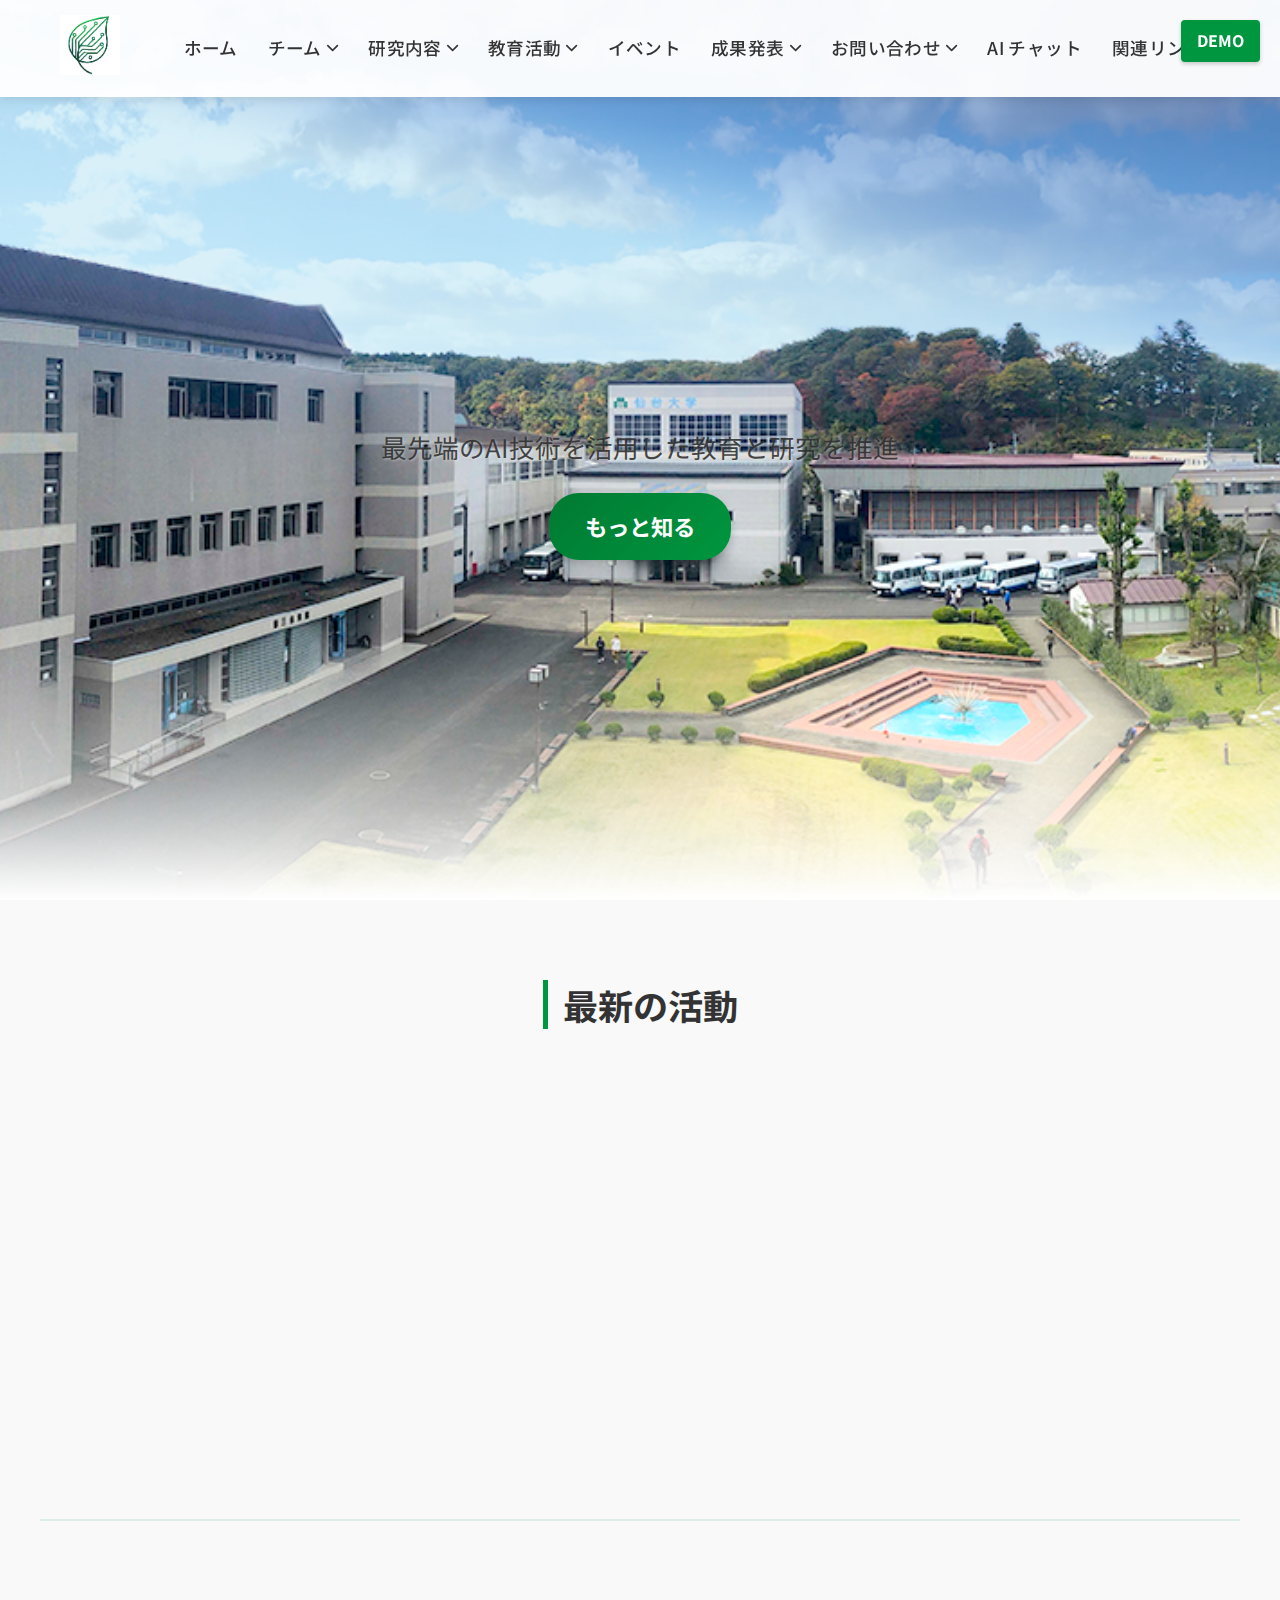
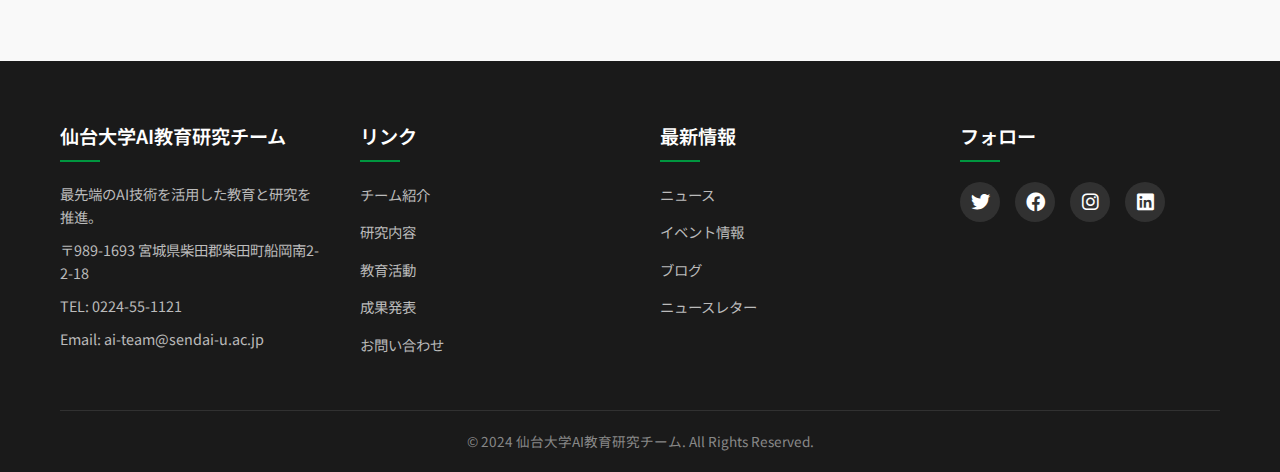
==== commit b5331817: "Update website content: Add new team member, update images, and modify page layouts" ====
--- a/index.html
+++ b/index.html
@@ -35,6 +35,7 @@
     </style>
 </head>
 <body>
+    <div class="demo-label">DEMO</div>
     <!-- 导航栏 -->
     <header class="header">
         <nav class="navbar">
--- a/css/style.css
+++ b/css/style.css
@@ -3521,4 +3521,27 @@
         padding: 20px;
     }
 }
+
+/* Demo Label */
+.demo-label {
+    position: fixed;
+    top: 20px;
+    right: 20px;
+    background-color: var(--primary-color);
+    color: white;
+    padding: 8px 16px;
+    border-radius: 4px;
+    font-weight: bold;
+    z-index: 1001;
+    box-shadow: 0 2px 4px rgba(0, 0, 0, 0.2);
+}
+
+@media (max-width: 768px) {
+    .demo-label {
+        top: 10px;
+        right: 10px;
+        padding: 6px 12px;
+        font-size: 0.9rem;
+    }
+}
   